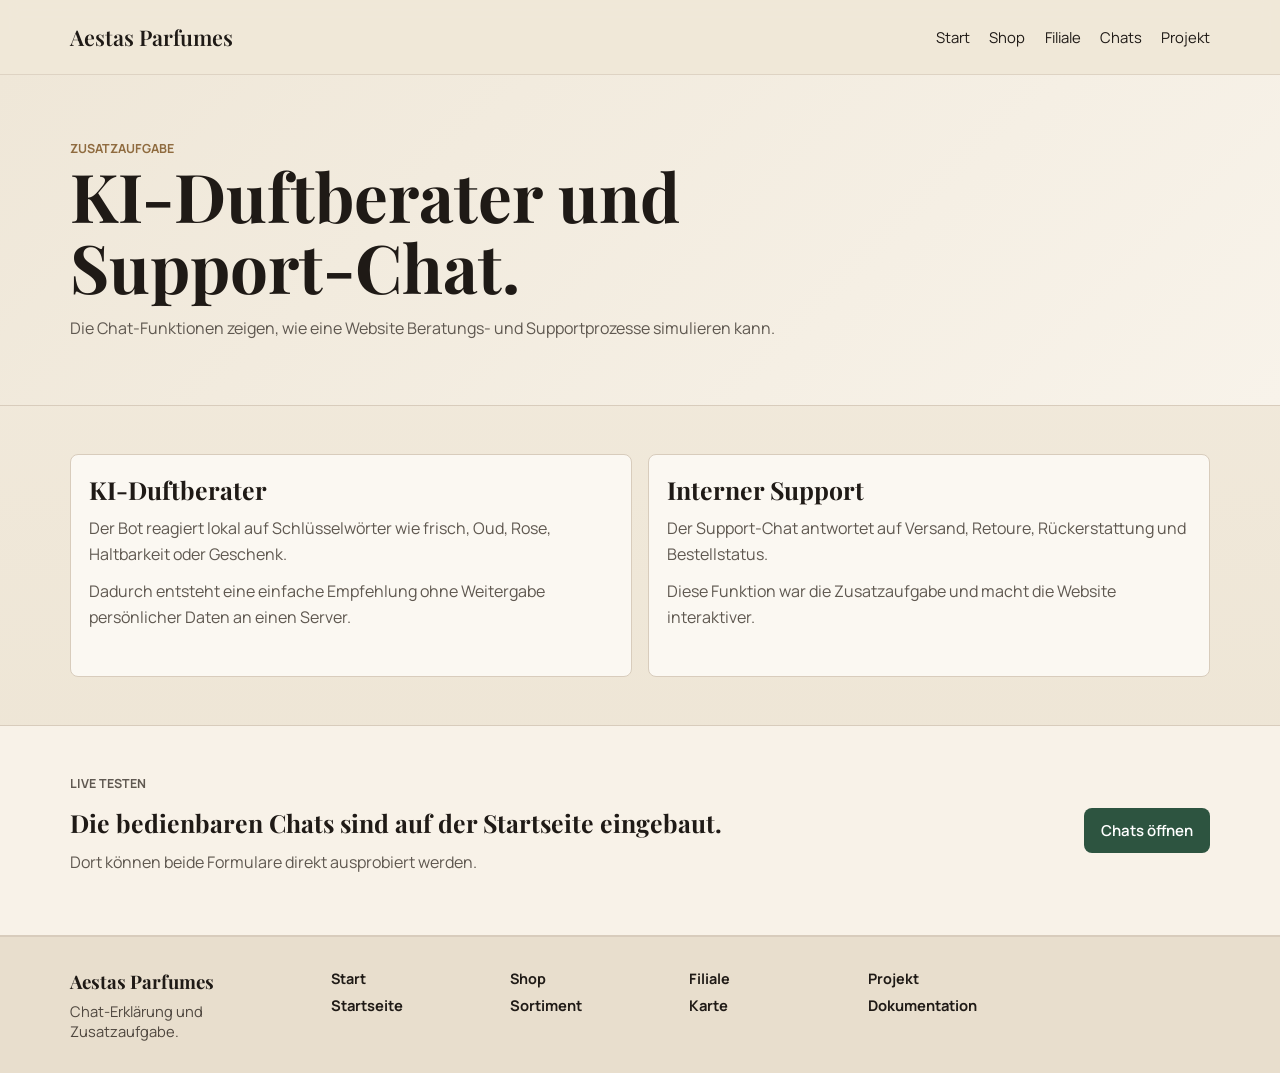
==== chats.html @ a433aaee "Address website project rubric" ====
<!doctype html>
<html lang="de">
<head>
  <meta charset="UTF-8">
  <meta name="viewport" content="width=device-width, initial-scale=1.0">
  <title>Chats | Aestas Parfumes</title>
  <meta name="description" content="Erklärung der KI-Duftberatung und des Support-Chats im Aestas Parfumes Info-Projekt.">
  <link rel="preconnect" href="https://fonts.googleapis.com">
  <link rel="preconnect" href="https://fonts.gstatic.com" crossorigin>
  <link href="https://fonts.googleapis.com/css2?family=Manrope:wght@400;500;600;700&family=Playfair+Display:wght@500;600;700&display=swap" rel="stylesheet">
  <link rel="stylesheet" href="./styles.css?v=20260603-2">
</head>
<body>
  <header class="site-header">
    <div class="container header-inner legal-header">
      <a href="./index.html" class="brand">Aestas Parfumes</a>
      <nav class="site-nav" aria-label="Seitennavigation">
        <a href="./index.html">Start</a>
        <a href="./shop.html">Shop</a>
        <a href="./filiale.html">Filiale</a>
        <a href="./chats.html">Chats</a>
        <a href="./projekt.html">Projekt</a>
      </nav>
    </div>
  </header>

  <main>
    <section class="page-hero compact-hero">
      <div class="container">
        <p class="eyebrow">Zusatzaufgabe</p>
        <h1>KI-Duftberater und Support-Chat.</h1>
        <p>Die Chat-Funktionen zeigen, wie eine Website Beratungs- und Supportprozesse simulieren kann.</p>
      </div>
    </section>

    <section class="content-section">
      <div class="container info-grid two-columns">
        <article class="info-card text-card">
          <h2>KI-Duftberater</h2>
          <p>Der Bot reagiert lokal auf Schlüsselwörter wie frisch, Oud, Rose, Haltbarkeit oder Geschenk.</p>
          <p>Dadurch entsteht eine einfache Empfehlung ohne Weitergabe persönlicher Daten an einen Server.</p>
        </article>
        <article class="info-card text-card">
          <h2>Interner Support</h2>
          <p>Der Support-Chat antwortet auf Versand, Retoure, Rückerstattung und Bestellstatus.</p>
          <p>Diese Funktion war die Zusatzaufgabe und macht die Website interaktiver.</p>
        </article>
      </div>
    </section>

    <section class="content-section soft-section">
      <div class="container split-note">
        <div>
          <p class="eyebrow">Live testen</p>
          <h2>Die bedienbaren Chats sind auf der Startseite eingebaut.</h2>
          <p>Dort können beide Formulare direkt ausprobiert werden.</p>
        </div>
        <a class="btn btn-primary" href="./index.html#chats">Chats öffnen</a>
      </div>
    </section>
  </main>

  <footer class="site-footer">
    <div class="container footer-grid">
      <div><h3>Aestas Parfumes</h3><p>Chat-Erklärung und Zusatzaufgabe.</p></div>
      <div><h4>Start</h4><p><a href="./index.html">Startseite</a></p></div>
      <div><h4>Shop</h4><p><a href="./shop.html">Sortiment</a></p></div>
      <div><h4>Filiale</h4><p><a href="./filiale.html">Karte</a></p></div>
      <div><h4>Projekt</h4><p><a href="./projekt.html">Dokumentation</a></p></div>
    </div>
  </footer>
</body>
</html>
---- styles.css ----
:root {
  --bg-main: #efe7d8;
  --bg-soft: #f6f1e7;
  --bg-card: #fbf8f2;
  --ink-main: #1f1a16;
  --ink-muted: #5f5850;
  --line: #d8ccbc;
  --accent: #2d5440;
  --accent-hover: #203d30;
  --warm: #8f6b3f;
  --alert: #934826;
}

*,
*::before,
*::after {
  box-sizing: border-box;
}

html {
  scroll-behavior: smooth;
}

a {
  text-underline-offset: 0.18em;
}

a:focus-visible,
button:focus-visible,
input:focus-visible,
select:focus-visible,
textarea:focus-visible {
  outline: 3px solid color-mix(in srgb, var(--accent) 68%, #fff);
  outline-offset: 3px;
}

body {
  margin: 0;
  font-family: "Manrope", sans-serif;
  color: var(--ink-main);
  background: linear-gradient(180deg, #f3ecdf 0%, #ece3d2 100%);
}

body.no-scroll {
  overflow: hidden;
}

img {
  display: block;
  width: 100%;
}

.container {
  width: min(1140px, 92vw);
  margin: 0 auto;
}

.site-header {
  position: sticky;
  top: 0;
  z-index: 20;
  backdrop-filter: blur(8px);
  background: color-mix(in srgb, #efe7d8 88%, transparent);
  border-bottom: 1px solid color-mix(in srgb, var(--line) 74%, transparent);
  animation: fade-down 420ms ease both;
}

.header-inner {
  min-height: 74px;
  display: grid;
  grid-template-columns: auto 1fr auto;
  align-items: center;
  gap: 1rem;
}

.brand {
  font-family: "Playfair Display", serif;
  font-size: 1.35rem;
  font-weight: 600;
  color: var(--ink-main);
  text-decoration: none;
}

.site-nav {
  display: flex;
  justify-content: center;
  flex-wrap: wrap;
  gap: 1.2rem;
}

.site-nav a {
  color: var(--ink-main);
  font-size: 0.93rem;
  text-decoration: none;
}

.site-nav a:hover {
  color: var(--warm);
}

.header-actions {
  display: flex;
  gap: 0.5rem;
}

.icon-btn {
  width: 42px;
  height: 42px;
  border: 1px solid var(--line);
  border-radius: 8px;
  background: var(--bg-card);
  color: var(--ink-main);
  display: inline-flex;
  align-items: center;
  justify-content: center;
  cursor: pointer;
  position: relative;
}

.icon-btn:hover {
  border-color: var(--ink-muted);
}

.icon-btn i:empty::before,
.btn i:empty::before,
.add-btn i:empty::before,
.map-input-wrap i:empty::before,
.shop-search i:empty::before {
  content: "";
  width: 16px;
  height: 16px;
  border: 2px solid currentColor;
  border-radius: 999px;
  display: inline-block;
}

.small-btn {
  width: 36px;
  height: 36px;
}

.bag-count {
  min-width: 20px;
  height: 20px;
  border-radius: 999px;
  padding: 0 5px;
  position: absolute;
  top: -8px;
  right: -7px;
  display: inline-flex;
  align-items: center;
  justify-content: center;
  font-size: 0.72rem;
  font-weight: 700;
  background: var(--accent);
  color: #fff;
}

.hero {
  min-height: 72vh;
  position: relative;
  overflow: hidden;
  isolation: isolate;
}

.hero-image {
  position: absolute;
  inset: 0;
  width: 100%;
  height: 100%;
  object-fit: cover;
  object-position: center 38%;
  filter: saturate(0.96) brightness(0.78);
}

.hero-overlay {
  position: absolute;
  inset: 0;
  background: linear-gradient(120deg, rgba(16, 13, 10, 0.75) 0%, rgba(16, 13, 10, 0.38) 45%, rgba(16, 13, 10, 0.18) 100%);
}

.hero-content {
  position: relative;
  color: #fbf7ef;
  max-width: 600px;
  padding: 5rem 0;
  animation: fade-up 560ms ease both;
}

.eyebrow {
  margin: 0 0 0.85rem;
  text-transform: uppercase;
  font-size: 0.78rem;
  font-weight: 700;
  color: color-mix(in srgb, #efe7d8 72%, #fff);
}

.hero h1 {
  margin: 0 0 0.85rem;
  font-family: "Playfair Display", serif;
  font-size: 3.1rem;
  line-height: 1.1;
}

.hero p {
  margin: 0 0 1.4rem;
  color: color-mix(in srgb, #efe7d8 84%, #fff);
  max-width: 52ch;
}

.hero-cta {
  display: flex;
  flex-wrap: wrap;
  gap: 0.75rem;
}

.btn {
  min-height: 44px;
  border-radius: 8px;
  border: 1px solid transparent;
  padding: 0.7rem 1rem;
  font-weight: 600;
  font-size: 0.94rem;
  text-decoration: none;
  display: inline-flex;
  align-items: center;
  justify-content: center;
  gap: 0.45rem;
  cursor: pointer;
}

.btn-primary {
  background: var(--accent);
  color: #fff;
}

.btn-primary:hover {
  background: var(--accent-hover);
}

.btn-secondary {
  background: color-mix(in srgb, #efe7d8 32%, transparent);
  border-color: color-mix(in srgb, #efe7d8 62%, transparent);
  color: #fff;
}

.btn-secondary:hover {
  background: color-mix(in srgb, #efe7d8 44%, transparent);
}

.btn-outline {
  border-color: var(--line);
  background: transparent;
  color: var(--ink-main);
}

.btn-outline:hover {
  border-color: var(--ink-main);
}

.btn-ghost {
  border-color: var(--line);
  background: #fff;
  color: var(--ink-main);
}

.btn-ghost:hover {
  border-color: var(--ink-main);
}

.btn-story {
  border-color: var(--line);
  background: transparent;
  color: var(--ink-main);
}

.btn-story:hover {
  border-color: var(--ink-main);
}

.highlights {
  background: var(--bg-soft);
  border-top: 1px solid var(--line);
  border-bottom: 1px solid var(--line);
}

.highlight-grid {
  display: grid;
  grid-template-columns: repeat(3, minmax(0, 1fr));
  gap: 1rem;
  padding: 1.15rem 0;
}

.highlight-grid article {
  padding: 0.2rem 0.6rem;
}

.highlight-grid h3 {
  margin: 0 0 0.3rem;
  font-size: 0.95rem;
}

.highlight-grid p {
  margin: 0;
  color: var(--ink-muted);
  font-size: 0.9rem;
}

.project-section {
  padding: 2.2rem 0;
  background: #fbf7ef;
  border-bottom: 1px solid var(--line);
}

.project-grid {
  display: grid;
  grid-template-columns: 0.85fr 1.15fr;
  gap: 1.2rem;
  align-items: center;
}

.project-grid h2 {
  margin: 0;
  font-family: "Playfair Display", serif;
  font-size: 1.9rem;
  line-height: 1.18;
}

.project-grid p {
  margin: 0;
  color: var(--ink-muted);
  line-height: 1.65;
}

.shop-section,
.manage-section,
.map-section,
.chat-section {
  padding: 3.2rem 0 4rem;
}

.section-head {
  display: flex;
  align-items: end;
  justify-content: space-between;
  gap: 1rem;
  margin-bottom: 1.4rem;
}

.section-head h2 {
  margin: 0;
  font-family: "Playfair Display", serif;
  font-size: 2rem;
}

.section-head .eyebrow,
.manage-panel .eyebrow,
.story-text .eyebrow,
.page-hero .eyebrow,
.source-box .eyebrow {
  color: var(--warm);
}

.filter-group {
  display: flex;
  flex-wrap: wrap;
  gap: 0.45rem;
}

.shop-search {
  min-height: 42px;
  flex: 1 1 220px;
  max-width: 280px;
  border: 1px solid var(--line);
  border-radius: 8px;
  background: #fff;
  display: flex;
  align-items: center;
  gap: 0.5rem;
  padding: 0 0.75rem;
}

.shop-search input {
  width: 100%;
  min-width: 0;
  border: 0;
  outline: 0;
  background: transparent;
  color: var(--ink-main);
  font: inherit;
}

.filter-btn {
  min-height: 38px;
  border-radius: 999px;
  border: 1px solid var(--line);
  background: var(--bg-card);
  color: var(--ink-main);
  padding: 0.5rem 0.95rem;
  font-weight: 600;
  font-size: 0.85rem;
  cursor: pointer;
}

.filter-btn.active,
.filter-btn:hover {
  border-color: var(--ink-main);
}

.product-grid {
  display: grid;
  grid-template-columns: repeat(3, minmax(0, 1fr));
  gap: 1rem;
}

.product-card {
  border: 1px solid var(--line);
  border-radius: 8px;
  overflow: hidden;
  background: var(--bg-card);
  transition: transform 160ms ease, box-shadow 160ms ease;
  animation: fade-up 480ms ease both;
}

.product-card:hover {
  transform: translateY(-2px);
  box-shadow: 0 10px 20px rgba(41, 34, 26, 0.08);
}

.product-card img {
  aspect-ratio: 4 / 5;
  object-fit: cover;
}

.product-info {
  padding: 0.95rem;
}

.product-info h3 {
  margin: 0 0 0.35rem;
  font-size: 1rem;
}

.product-info p {
  margin: 0 0 0.8rem;
  color: var(--ink-muted);
  font-size: 0.89rem;
}

.product-meta {
  display: flex;
  align-items: center;
  justify-content: space-between;
  gap: 0.65rem;
}

.product-meta span {
  font-weight: 700;
}

.add-btn {
  min-height: 36px;
  border-radius: 8px;
  border: 1px solid var(--line);
  background: #fff;
  color: var(--ink-main);
  padding: 0.45rem 0.74rem;
  font-weight: 600;
  font-size: 0.82rem;
  display: inline-flex;
  align-items: center;
  gap: 0.35rem;
  cursor: pointer;
}

.add-btn:hover {
  border-color: var(--ink-main);
}

.manage-grid {
  display: grid;
  grid-template-columns: 1fr 0.9fr;
  gap: 1rem;
}

.manage-panel {
  border: 1px solid var(--line);
  border-radius: 8px;
  background: #f8f2e8;
  padding: 1.3rem;
}

.manage-panel h2 {
  margin: 0 0 1rem;
  font-family: "Playfair Display", serif;
  font-size: 1.8rem;
}

.form-grid {
  display: grid;
  grid-template-columns: repeat(2, minmax(0, 1fr));
  gap: 0.75rem;
}

.form-field {
  display: grid;
  gap: 0.35rem;
}

.form-field.full {
  grid-column: 1 / -1;
}

.form-field span {
  font-size: 0.85rem;
  font-weight: 600;
}

.form-field input,
.form-field select,
.form-field textarea,
.chat-form input {
  width: 100%;
  border: 1px solid var(--line);
  border-radius: 8px;
  background: #fff;
  color: var(--ink-main);
  font: inherit;
  padding: 0.65rem 0.75rem;
}

.form-field textarea {
  resize: vertical;
}

.form-actions {
  margin-top: 0.25rem;
}

.form-status {
  min-height: 1.2rem;
  margin: 0.7rem 0 0;
  font-size: 0.88rem;
}

.form-status.success {
  color: #1f593f;
}

.form-status.error {
  color: var(--alert);
}

.feature-list {
  margin: 0 0 1.1rem;
  padding: 0;
  list-style: none;
  display: grid;
  gap: 0.65rem;
}

.feature-list li {
  color: var(--ink-muted);
  padding-left: 1rem;
  position: relative;
}

.feature-list li::before {
  content: "";
  width: 6px;
  height: 6px;
  border-radius: 999px;
  background: var(--accent);
  position: absolute;
  left: 0;
  top: 0.52rem;
}

.map-layout {
  display: grid;
  grid-template-columns: 0.95fr 1.05fr;
  gap: 1rem;
  align-items: stretch;
}

.map-section h2 {
  margin: 0 0 0.7rem;
  font-family: "Playfair Display", serif;
  font-size: 1.9rem;
}

.map-copy {
  margin: 0 0 1rem;
  color: var(--ink-muted);
  max-width: 52ch;
}

.map-search-form {
  display: flex;
  flex-wrap: wrap;
  gap: 0.65rem;
}

.map-input-wrap {
  flex: 1 1 260px;
  min-height: 44px;
  border: 1px solid var(--line);
  border-radius: 8px;
  background: #fff;
  display: flex;
  align-items: center;
  gap: 0.5rem;
  padding: 0 0.75rem;
}

.map-input-wrap i {
  flex: 0 0 auto;
  color: var(--ink-muted);
}

.map-input-wrap input {
  border: 0;
  outline: 0;
  width: 100%;
  font: inherit;
  color: var(--ink-main);
}

.map-frame {
  min-height: 360px;
  border: 1px solid var(--line);
  border-radius: 8px;
  width: 100%;
  background: #f8f2e8;
}

.chat-section {
  padding-top: 0;
}

.chat-head {
  margin-bottom: 1rem;
}

.chat-grid {
  display: grid;
  grid-template-columns: repeat(2, minmax(0, 1fr));
  gap: 1rem;
}

.chat-panel {
  border: 1px solid var(--line);
  border-radius: 8px;
  background: var(--bg-card);
  min-height: 430px;
  display: grid;
  grid-template-rows: auto 1fr auto;
}

.chat-panel-head {
  padding: 0.95rem;
  border-bottom: 1px solid var(--line);
  display: flex;
  align-items: center;
  justify-content: space-between;
  gap: 0.8rem;
}

.chat-panel-head h3 {
  margin: 0;
  font-size: 1rem;
}

.status-pill {
  min-height: 24px;
  border-radius: 999px;
  padding: 0.25rem 0.65rem;
  font-size: 0.74rem;
  font-weight: 700;
  display: inline-flex;
  align-items: center;
}

.status-ai {
  background: #dcefe6;
  color: #1f593f;
}

.status-support {
  background: #efe5d9;
  color: #72522f;
}

.chat-messages {
  padding: 0.95rem;
  display: flex;
  flex-direction: column;
  gap: 0.7rem;
  overflow-y: auto;
  min-height: 250px;
  max-height: 290px;
}

.chat-message {
  max-width: 88%;
  border-radius: 8px;
  padding: 0.6rem 0.75rem;
  font-size: 0.88rem;
  line-height: 1.45;
}

.chat-message.user {
  align-self: end;
  background: #e4efe9;
  color: #234838;
}

.chat-message.bot {
  align-self: start;
  background: #f3e9d9;
  color: #5a4936;
}

.chat-message.agent {
  align-self: start;
  background: #ece2d3;
  color: #574332;
}

.chat-form {
  border-top: 1px solid var(--line);
  padding: 0.9rem;
  display: flex;
  gap: 0.55rem;
}

.submit-btn {
  flex: 0 0 auto;
}

.story-section {
  padding: 0 0 4rem;
}

.story-grid {
  display: grid;
  grid-template-columns: 1.05fr 1fr;
  gap: 1.2rem;
}

.story-grid img {
  border-radius: 8px;
  aspect-ratio: 5 / 4;
  object-fit: cover;
}

.story-text {
  border: 1px solid var(--line);
  border-radius: 8px;
  background: #f8f2e8;
  padding: 1.45rem;
  display: grid;
  align-content: center;
}

.story-text h2 {
  margin: 0 0 0.7rem;
  font-family: "Playfair Display", serif;
  font-size: 1.95rem;
}

.story-text p {
  margin: 0 0 1rem;
  color: var(--ink-muted);
}

.source-section {
  padding: 0 0 3rem;
}

.source-box {
  border: 1px solid var(--line);
  border-radius: 8px;
  background: var(--bg-card);
  padding: 1rem;
}

.source-box p {
  margin: 0 0 0.7rem;
  color: var(--ink-muted);
  line-height: 1.55;
}

.source-box a {
  color: var(--accent);
  font-weight: 700;
}

.page-hero {
  background: linear-gradient(135deg, #efe7d8 0%, #f8f3ea 100%);
  border-bottom: 1px solid var(--line);
}

.compact-hero {
  padding: 4rem 0;
}

.page-hero .container {
  animation: fade-up 560ms ease both;
}

.page-hero h1 {
  max-width: 760px;
  margin: 0 0 0.8rem;
  font-family: "Playfair Display", serif;
  font-size: clamp(2.25rem, 6vw, 4.2rem);
  line-height: 1.06;
}

.page-hero p {
  max-width: 720px;
  margin: 0;
  color: var(--ink-muted);
  line-height: 1.65;
}

.content-section {
  padding: 3rem 0;
}

.soft-section {
  background: #f8f2e8;
  border-top: 1px solid var(--line);
  border-bottom: 1px solid var(--line);
}

.info-grid {
  display: grid;
  grid-template-columns: repeat(3, minmax(0, 1fr));
  gap: 1rem;
}

.info-grid.two-columns {
  grid-template-columns: repeat(2, minmax(0, 1fr));
}

.info-card {
  border: 1px solid var(--line);
  border-radius: 8px;
  background: var(--bg-card);
  overflow: hidden;
}

.info-card img {
  aspect-ratio: 4 / 3;
  object-fit: cover;
  background: #efe7d8;
}

.info-card h2,
.text-card h2,
.split-note h2 {
  margin: 0 0 0.65rem;
  font-family: "Playfair Display", serif;
  font-size: 1.55rem;
}

.info-card p,
.text-card p,
.split-note p {
  margin: 0 0 0.75rem;
  color: var(--ink-muted);
  line-height: 1.6;
}

.info-card h2,
.info-card p {
  padding-inline: 1rem;
}

.info-card h2 {
  padding-top: 1rem;
}

.info-card p:last-child {
  padding-bottom: 1rem;
}

.text-card {
  padding: 1.1rem;
}

.text-card h2,
.text-card p {
  padding: 0;
}

.own-work {
  border-color: #c95c83;
  box-shadow: inset 4px 0 0 #d94d84;
}

.own-work h2 {
  color: #b83569;
}

.split-note {
  display: flex;
  align-items: center;
  justify-content: space-between;
  gap: 1.2rem;
}

.check-list,
.source-list,
.timeline {
  margin: 0;
  padding: 0;
}

.check-list {
  list-style: none;
  display: grid;
  gap: 0.55rem;
}

.check-list li {
  color: var(--ink-muted);
  line-height: 1.5;
  padding-left: 1.2rem;
  position: relative;
}

.check-list li::before {
  content: "✓";
  position: absolute;
  left: 0;
  color: var(--accent);
  font-weight: 700;
}

.source-list {
  display: grid;
  gap: 0.8rem;
}

.source-list p {
  margin: 0;
  border: 1px solid var(--line);
  border-radius: 8px;
  background: var(--bg-card);
  padding: 0.85rem;
  color: var(--ink-muted);
  line-height: 1.55;
}

.source-list code {
  color: var(--ink-main);
  font-weight: 700;
}

.timeline {
  display: grid;
  gap: 0.85rem;
}

.timeline article {
  border-left: 4px solid var(--accent);
  background: var(--bg-card);
  border-radius: 0 8px 8px 0;
  padding: 0.9rem 1rem;
}

.timeline h3 {
  margin: 0 0 0.35rem;
  font-size: 1rem;
}

.timeline p {
  margin: 0;
  color: var(--ink-muted);
  line-height: 1.55;
}

.site-footer {
  border-top: 1px solid var(--line);
  background: #e8decd;
  padding: 2rem 0;
}

.footer-grid {
  display: grid;
  grid-template-columns: 1.5fr repeat(5, minmax(0, 1fr));
  gap: 1rem;
}

.site-footer h3,
.site-footer h4 {
  margin: 0 0 0.45rem;
}

.site-footer h3 {
  font-family: "Playfair Display", serif;
}

.site-footer h4 {
  font-size: 0.9rem;
}

.site-footer p {
  margin: 0;
  color: #4e463e;
  font-size: 0.92rem;
}

.site-footer a {
  color: var(--ink-main);
  font-weight: 700;
  text-decoration: none;
}

.site-footer a:hover {
  color: var(--warm);
}

.drawer-backdrop {
  position: fixed;
  inset: 0;
  z-index: 30;
  background: rgba(18, 15, 11, 0.38);
  opacity: 0;
  transition: opacity 180ms ease;
}

.drawer-backdrop.open {
  opacity: 1;
}

.cart-drawer {
  position: fixed;
  top: 0;
  right: 0;
  width: min(420px, 94vw);
  height: 100vh;
  z-index: 40;
  background: #f7f0e3;
  border-left: 1px solid var(--line);
  transform: translateX(100%);
  transition: transform 220ms ease;
  display: grid;
  grid-template-rows: auto 1fr auto;
}

.cart-drawer.open {
  transform: translateX(0);
}

.cart-header {
  padding: 0.9rem 1rem;
  border-bottom: 1px solid var(--line);
  display: flex;
  justify-content: space-between;
  align-items: center;
}

.cart-header h3 {
  margin: 0;
  font-size: 1.1rem;
}

.cart-items {
  margin: 0;
  padding: 1rem;
  list-style: none;
  overflow-y: auto;
  display: grid;
  gap: 0.65rem;
  align-content: start;
}

.cart-item {
  border: 1px solid var(--line);
  border-radius: 8px;
  background: #fff;
  padding: 0.7rem;
  display: grid;
  gap: 0.55rem;
}

.cart-item-top {
  display: flex;
  align-items: center;
  justify-content: space-between;
  gap: 0.7rem;
}

.cart-item-name {
  font-weight: 700;
  font-size: 0.9rem;
}

.cart-item-price {
  font-size: 0.84rem;
  color: var(--ink-muted);
}

.cart-item-controls {
  display: flex;
  align-items: center;
  justify-content: space-between;
  gap: 0.7rem;
}

.qty-control {
  display: inline-flex;
  align-items: center;
  gap: 0.35rem;
}

.qty-btn {
  width: 28px;
  height: 28px;
  border: 1px solid var(--line);
  border-radius: 8px;
  background: #fff;
  display: inline-flex;
  align-items: center;
  justify-content: center;
  cursor: pointer;
}

.qty-value {
  min-width: 1.5rem;
  text-align: center;
  font-size: 0.86rem;
  font-weight: 700;
}

.remove-btn {
  border: 1px solid var(--line);
  border-radius: 8px;
  background: #fff;
  color: var(--ink-main);
  font-size: 0.8rem;
  font-weight: 600;
  padding: 0.35rem 0.6rem;
  display: inline-flex;
  align-items: center;
  gap: 0.3rem;
  cursor: pointer;
}

.remove-btn:hover,
.qty-btn:hover {
  border-color: var(--ink-main);
}

.cart-empty {
  padding: 0 1rem;
  margin: 0;
  color: var(--ink-muted);
  font-size: 0.9rem;
}

.cart-footer {
  border-top: 1px solid var(--line);
  padding: 0.95rem 1rem 1rem;
  display: grid;
  gap: 0.8rem;
}

.cart-footer p {
  margin: 0;
  font-size: 0.93rem;
}

.cart-footer-actions {
  display: flex;
  gap: 0.55rem;
  flex-wrap: wrap;
}

.legal-header {
  grid-template-columns: auto auto;
  justify-content: space-between;
}

.legal-page {
  padding: 3rem 0 4rem;
}

.legal-card {
  max-width: 860px;
  border: 1px solid var(--line);
  border-radius: 8px;
  background: var(--bg-card);
  padding: 1.6rem;
}

.legal-card h1,
.legal-card h2 {
  font-family: "Playfair Display", serif;
}

.legal-card h1 {
  margin: 0 0 1rem;
  font-size: 2.4rem;
}

.legal-card h2 {
  margin: 1.4rem 0 0.5rem;
  font-size: 1.35rem;
}

.legal-card p {
  margin: 0 0 0.8rem;
  color: var(--ink-muted);
  line-height: 1.65;
}

.legal-card a {
  color: var(--accent);
  font-weight: 700;
}

@keyframes fade-up {
  from {
    opacity: 0;
    transform: translateY(14px);
  }
  to {
    opacity: 1;
    transform: translateY(0);
  }
}

@keyframes fade-down {
  from {
    opacity: 0;
    transform: translateY(-8px);
  }
  to {
    opacity: 1;
    transform: translateY(0);
  }
}

@media (prefers-reduced-motion: reduce) {
  *,
  *::before,
  *::after {
    animation-duration: 0.01ms !important;
    scroll-behavior: auto !important;
    transition-duration: 0.01ms !important;
  }
}

@media (max-width: 1020px) {
  .section-head {
    flex-direction: column;
    align-items: start;
  }

  .hero h1 {
    font-size: 2.5rem;
  }

  .product-grid {
    grid-template-columns: repeat(2, minmax(0, 1fr));
  }

  .manage-grid,
  .map-layout,
  .chat-grid,
  .story-grid,
  .project-grid,
  .info-grid,
  .info-grid.two-columns {
    grid-template-columns: 1fr;
  }

  .split-note {
    align-items: flex-start;
    flex-direction: column;
  }

  .footer-grid {
    grid-template-columns: repeat(2, minmax(0, 1fr));
  }
}

@media (max-width: 760px) {
  .header-inner {
    grid-template-columns: 1fr auto;
    row-gap: 0.65rem;
    padding: 0.65rem 0;
  }

  .site-nav {
    grid-column: 1 / -1;
    justify-content: start;
    gap: 0.95rem;
    overflow-x: auto;
    padding-bottom: 0.15rem;
    white-space: nowrap;
  }

  .hero {
    min-height: 66vh;
  }

  .hero-content {
    padding: 4.2rem 0 4.6rem;
  }

  .hero h1 {
    font-size: 2.1rem;
  }

  .highlight-grid,
  .product-grid,
  .form-grid,
  .footer-grid {
    grid-template-columns: 1fr;
  }

  .section-head {
    align-items: stretch;
  }

  .shop-search {
    max-width: none;
  }

  .chat-panel {
    min-height: 390px;
  }
}
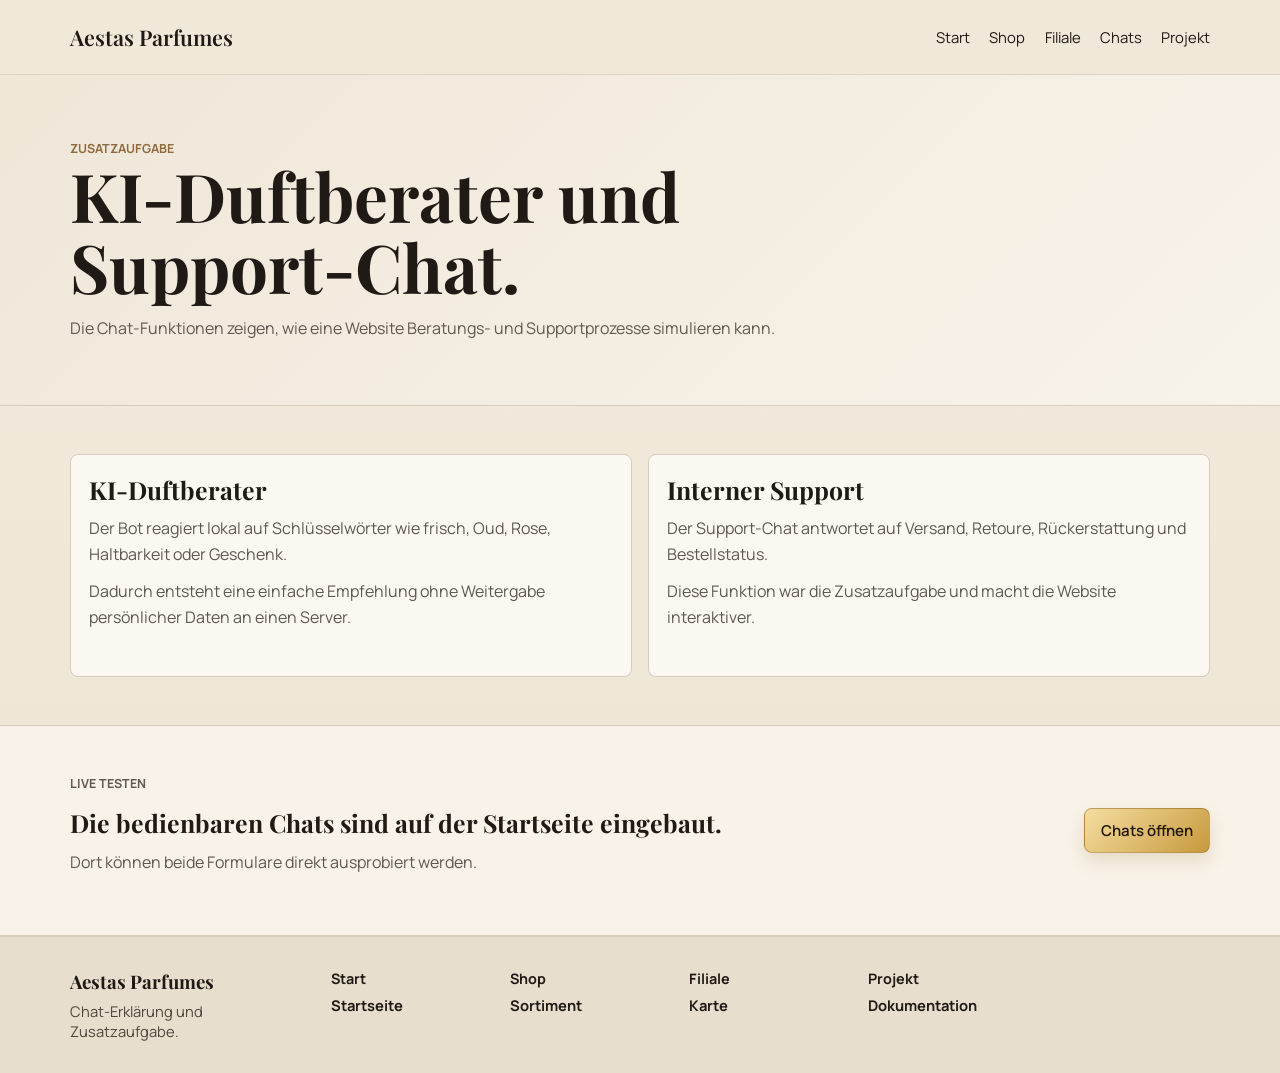
==== commit f6eda2f6: "Add sizing checkout accessibility improvements" ====
--- a/chats.html
+++ b/chats.html
@@ -8,7 +8,7 @@
   <link rel="preconnect" href="https://fonts.googleapis.com">
   <link rel="preconnect" href="https://fonts.gstatic.com" crossorigin>
   <link href="https://fonts.googleapis.com/css2?family=Manrope:wght@400;500;600;700&family=Playfair+Display:wght@500;600;700&display=swap" rel="stylesheet">
-  <link rel="stylesheet" href="./styles.css?v=20260603-2">
+  <link rel="stylesheet" href="./styles.css?v=20260603-6">
 </head>
 <body>
   <header class="site-header">
--- a/styles.css
+++ b/styles.css
@@ -1,4 +1,5 @@
 :root {
+  /* Zentrale Farben: so bleibt das Design einheitlich und leicht anpassbar. */
   --bg-main: #efe7d8;
   --bg-soft: #f6f1e7;
   --bg-card: #fbf8f2;
@@ -8,6 +9,9 @@
   --accent: #2d5440;
   --accent-hover: #203d30;
   --warm: #8f6b3f;
+  --gold: #c79a3d;
+  --gold-dark: #8b6423;
+  --gold-soft: #f5dda0;
   --alert: #934826;
 }
 
@@ -21,6 +25,7 @@
   scroll-behavior: smooth;
 }
 
+/* Barrierefreiheit: sichtbarer Fokus fuer Tastaturbedienung. */
 a {
   text-underline-offset: 0.18em;
 }
@@ -45,16 +50,36 @@
   overflow: hidden;
 }
 
+/* Sprunglink fuer Nutzer, die mit Tastatur oder Screenreader navigieren. */
+.skip-link {
+  position: fixed;
+  left: 1rem;
+  top: 1rem;
+  z-index: 100;
+  transform: translateY(-160%);
+  border-radius: 8px;
+  background: var(--accent);
+  color: #fff;
+  padding: 0.7rem 1rem;
+  font-weight: 700;
+}
+
+.skip-link:focus {
+  transform: translateY(0);
+}
+
 img {
   display: block;
   width: 100%;
 }
 
 .container {
+  /* Wiederverwendbarer Inhaltsrahmen fuer alle Seitenbereiche. */
   width: min(1140px, 92vw);
   margin: 0 auto;
 }
 
+/* Sticky Header: Navigation bleibt beim Scrollen erreichbar. */
 .site-header {
   position: sticky;
   top: 0;
@@ -100,6 +125,8 @@
 
 .header-actions {
   display: flex;
+  flex-wrap: wrap;
+  justify-content: end;
   gap: 0.5rem;
 }
 
@@ -119,6 +146,16 @@
 
 .icon-btn:hover {
   border-color: var(--ink-muted);
+}
+
+.text-size-btn {
+  width: 46px;
+  font-weight: 800;
+}
+
+.speak-active {
+  border-color: var(--gold-dark);
+  background: var(--gold-soft);
 }
 
 .icon-btn i:empty::before,
@@ -126,6 +163,7 @@
 .add-btn i:empty::before,
 .map-input-wrap i:empty::before,
 .shop-search i:empty::before {
+  /* Fallback, falls die externe Icon-Bibliothek nicht geladen wird. */
   content: "";
   width: 16px;
   height: 16px;
@@ -157,6 +195,7 @@
 }
 
 .hero {
+  /* Hero-Bereich mit vollflaechigem Bild und Text darueber. */
   min-height: 72vh;
   position: relative;
   overflow: hidden;
@@ -230,12 +269,15 @@
 }
 
 .btn-primary {
-  background: var(--accent);
-  color: #fff;
+  background: linear-gradient(135deg, var(--gold-soft), var(--gold));
+  color: #20170b;
+  border-color: color-mix(in srgb, var(--gold-dark) 44%, transparent);
+  box-shadow: 0 8px 18px rgba(139, 100, 35, 0.16);
 }
 
 .btn-primary:hover {
-  background: var(--accent-hover);
+  background: linear-gradient(135deg, #f8e8b5, #d4a848);
+  border-color: var(--gold-dark);
 }
 
 .btn-secondary {
@@ -285,6 +327,7 @@
 }
 
 .highlight-grid {
+  /* Drei kurze Vorteile unter dem Hero, auf Mobilgeraeten spaeter einspaltig. */
   display: grid;
   grid-template-columns: repeat(3, minmax(0, 1fr));
   gap: 1rem;
@@ -307,6 +350,7 @@
 }
 
 .project-section {
+  /* Kurze Projekt-Erklaerung, damit sofort klar ist, worum es geht. */
   padding: 2.2rem 0;
   background: #fbf7ef;
   border-bottom: 1px solid var(--line);
@@ -336,6 +380,7 @@
 .manage-section,
 .map-section,
 .chat-section {
+  /* Einheitliche vertikale Abstaende fuer die Hauptbereiche. */
   padding: 3.2rem 0 4rem;
 }
 
@@ -362,6 +407,7 @@
 }
 
 .filter-group {
+  /* Filterbuttons duerfen umbrechen, damit sie auf kleinen Bildschirmen nicht ueberlaufen. */
   display: flex;
   flex-wrap: wrap;
   gap: 0.45rem;
@@ -408,6 +454,7 @@
 }
 
 .product-grid {
+  /* Produktkarten im Raster: Desktop dreispaltig, mobil einspaltig. */
   display: grid;
   grid-template-columns: repeat(3, minmax(0, 1fr));
   gap: 1rem;
@@ -418,22 +465,55 @@
   border-radius: 8px;
   overflow: hidden;
   background: var(--bg-card);
-  transition: transform 160ms ease, box-shadow 160ms ease;
+  cursor: pointer;
+  transition: transform 160ms ease, box-shadow 160ms ease, border-color 160ms ease;
   animation: fade-up 480ms ease both;
 }
 
-.product-card:hover {
+.product-card:hover,
+.product-card:focus-visible {
   transform: translateY(-2px);
   box-shadow: 0 10px 20px rgba(41, 34, 26, 0.08);
+  border-color: color-mix(in srgb, var(--gold) 60%, var(--line));
 }
 
 .product-card img {
   aspect-ratio: 4 / 5;
   object-fit: cover;
+  transition: transform 260ms ease;
+}
+
+.product-card:hover img {
+  transform: scale(1.03);
 }
 
 .product-info {
   padding: 0.95rem;
+}
+
+.gender-badge {
+  /* Damen/Herren-Kennzeichnung direkt in jeder Produktkarte. */
+  width: fit-content;
+  min-height: 26px;
+  border-radius: 999px;
+  padding: 0.28rem 0.62rem;
+  display: inline-flex;
+  align-items: center;
+  margin-bottom: 0.65rem;
+  font-size: 0.72rem;
+  font-weight: 800;
+  letter-spacing: 0.03em;
+  text-transform: uppercase;
+}
+
+.gender-men {
+  background: #e3ebf2;
+  color: #24455d;
+}
+
+.gender-women {
+  background: #f3e2e9;
+  color: #864463;
 }
 
 .product-info h3 {
@@ -448,17 +528,20 @@
 }
 
 .product-meta {
+  /* Preis, Detailbutton und Warenkorbbutton bleiben zusammen in einer flexiblen Zeile. */
   display: flex;
   align-items: center;
   justify-content: space-between;
   gap: 0.65rem;
+  flex-wrap: wrap;
 }
 
 .product-meta span {
   font-weight: 700;
 }
 
-.add-btn {
+.add-btn,
+.detail-btn {
   min-height: 36px;
   border-radius: 8px;
   border: 1px solid var(--line);
@@ -473,7 +556,18 @@
   cursor: pointer;
 }
 
-.add-btn:hover {
+.detail-btn {
+  background: #f6efe5;
+}
+
+.add-btn {
+  background: linear-gradient(135deg, var(--gold-soft), var(--gold));
+  border-color: color-mix(in srgb, var(--gold-dark) 42%, transparent);
+  color: #20170b;
+}
+
+.add-btn:hover,
+.detail-btn:hover {
   border-color: var(--ink-main);
 }
 
@@ -577,6 +671,7 @@
 }
 
 .map-layout {
+  /* Text und Karte stehen nebeneinander, auf kleineren Screens untereinander. */
   display: grid;
   grid-template-columns: 0.95fr 1.05fr;
   gap: 1rem;
@@ -643,6 +738,7 @@
 }
 
 .chat-grid {
+  /* KI-Chat und Support-Chat teilen sich den Bereich zweispaltig. */
   display: grid;
   grid-template-columns: repeat(2, minmax(0, 1fr));
   gap: 1rem;
@@ -739,6 +835,7 @@
 }
 
 .story-section {
+  /* Storybereich als ruhiger Abschluss vor Quellen und Footer. */
   padding: 0 0 4rem;
 }
 
@@ -797,6 +894,7 @@
 }
 
 .page-hero {
+  /* Gemeinsamer Kopfbereich fuer die Unterseiten. */
   background: linear-gradient(135deg, #efe7d8 0%, #f8f3ea 100%);
   border-bottom: 1px solid var(--line);
 }
@@ -835,6 +933,7 @@
 }
 
 .info-grid {
+  /* Infokarten auf Unterseiten, z. B. Shop- und Projektseite. */
   display: grid;
   grid-template-columns: repeat(3, minmax(0, 1fr));
   gap: 1rem;
@@ -989,6 +1088,7 @@
 }
 
 .footer-grid {
+  /* Footer mit mehreren Linkgruppen fuer schnelle Orientierung. */
   display: grid;
   grid-template-columns: 1.5fr repeat(5, minmax(0, 1fr));
   gap: 1rem;
@@ -1024,6 +1124,7 @@
 }
 
 .drawer-backdrop {
+  /* Dunkler Hintergrund beim geoeffneten Warenkorb. */
   position: fixed;
   inset: 0;
   z-index: 30;
@@ -1037,6 +1138,7 @@
 }
 
 .cart-drawer {
+  /* Seitlicher Warenkorb, der per Klasse .open eingeblendet wird. */
   position: fixed;
   top: 0;
   right: 0;
@@ -1180,6 +1282,186 @@
   flex-wrap: wrap;
 }
 
+.checkout-form {
+  /* Lieferadresse bleibt im Warenkorb, damit der Demo-Checkout nachvollziehbar ist. */
+  border: 1px solid var(--line);
+  border-radius: 8px;
+  background: #fffaf0;
+  padding: 0.75rem;
+  display: grid;
+  gap: 0.55rem;
+}
+
+.checkout-form label,
+.size-select-wrap span {
+  font-size: 0.84rem;
+  font-weight: 800;
+  color: var(--ink-main);
+}
+
+.checkout-form input,
+.size-select-wrap select {
+  min-height: 44px;
+  width: 100%;
+  border: 1px solid var(--line);
+  border-radius: 8px;
+  background: #fff;
+  color: var(--ink-main);
+  font: inherit;
+  padding: 0.68rem 0.75rem;
+}
+
+.checkout-status {
+  min-height: 1.25rem;
+  color: var(--ink-muted);
+}
+
+.modal-backdrop {
+  /* Dunkler Hintergrund beim Produktdetail-Dialog. */
+  position: fixed;
+  inset: 0;
+  z-index: 70;
+  background: rgba(18, 15, 11, 0.42);
+  opacity: 0;
+  transition: opacity 180ms ease;
+}
+
+.modal-backdrop.open {
+  opacity: 1;
+}
+
+.product-modal {
+  /* Produktdialog: zeigt Groesse, Konzentration, Duftnoten und Inhaltsstoffe. */
+  position: fixed;
+  left: 50%;
+  top: 50%;
+  z-index: 80;
+  width: min(620px, calc(100vw - 2rem));
+  max-height: min(88vh, 760px);
+  overflow: auto;
+  border: 1px solid var(--line);
+  border-radius: 8px;
+  background: #fbf8f2;
+  box-shadow: 0 24px 60px rgba(31, 26, 22, 0.22);
+  padding: 1rem;
+  transform: translate(-50%, -46%) scale(0.98);
+  opacity: 0;
+  pointer-events: none;
+  transition: opacity 180ms ease, transform 180ms ease;
+}
+
+.product-modal.open {
+  transform: translate(-50%, -50%) scale(1);
+  opacity: 1;
+  pointer-events: auto;
+}
+
+.product-modal-head {
+  display: flex;
+  align-items: start;
+  justify-content: space-between;
+  gap: 1rem;
+}
+
+.product-modal h3 {
+  margin: 0;
+  font-family: "Playfair Display", serif;
+  font-size: 1.85rem;
+}
+
+.product-modal-image {
+  margin: 1rem 0;
+  max-height: 280px;
+  object-fit: cover;
+  border-radius: 8px;
+  background: #efe7d8;
+}
+
+.product-modal-copy {
+  margin: 0 0 1rem;
+  color: var(--ink-muted);
+  line-height: 1.6;
+}
+
+.product-detail-list {
+  margin: 0 0 1rem;
+  display: grid;
+  gap: 0.65rem;
+}
+
+.product-detail-list div {
+  border: 1px solid var(--line);
+  border-radius: 8px;
+  background: #fff;
+  padding: 0.75rem;
+}
+
+.product-detail-list dt {
+  margin-bottom: 0.25rem;
+  font-size: 0.78rem;
+  font-weight: 800;
+  letter-spacing: 0.05em;
+  text-transform: uppercase;
+  color: var(--warm);
+}
+
+.product-detail-list dd {
+  margin: 0;
+  color: var(--ink-main);
+  line-height: 1.5;
+}
+
+.size-select-wrap {
+  /* Groessenauswahl im Produktdialog mit sichtbarer Preisvorschau. */
+  margin: 0 0 0.7rem;
+  display: grid;
+  gap: 0.38rem;
+}
+
+.price-preview {
+  margin: 0 0 1rem;
+  border-radius: 8px;
+  background: #fff7df;
+  border: 1px solid color-mix(in srgb, var(--gold) 55%, var(--line));
+  color: #4b3512;
+  padding: 0.65rem 0.75rem;
+  font-weight: 700;
+}
+
+.code-origin-grid {
+  display: grid;
+  grid-template-columns: repeat(2, minmax(0, 1fr));
+  gap: 1rem;
+}
+
+.code-origin {
+  border: 1px solid var(--line);
+  border-radius: 8px;
+  padding: 1rem;
+  background: var(--bg-card);
+}
+
+.code-origin h3 {
+  margin: 0 0 0.55rem;
+  font-size: 1rem;
+}
+
+.code-origin p {
+  margin: 0;
+  color: var(--ink-muted);
+  line-height: 1.55;
+}
+
+.human-code {
+  border-color: #cc4e79;
+  box-shadow: inset 4px 0 0 #d94d84;
+}
+
+.ai-code {
+  border-color: #577ab8;
+  box-shadow: inset 4px 0 0 #577ab8;
+}
+
 .legal-header {
   grid-template-columns: auto auto;
   justify-content: space-between;
@@ -1224,6 +1506,7 @@
 }
 
 @keyframes fade-up {
+  /* Dezente Animation fuer Karten und Seitenkoepfe. */
   from {
     opacity: 0;
     transform: translateY(14px);
@@ -1246,6 +1529,7 @@
 }
 
 @media (prefers-reduced-motion: reduce) {
+  /* Nutzer mit reduzierter Bewegung bekommen fast keine Animationen. */
   *,
   *::before,
   *::after {
@@ -1256,6 +1540,7 @@
 }
 
 @media (max-width: 1020px) {
+  /* Tablet-Layout: breite Raster werden zu einer Spalte reduziert. */
   .section-head {
     flex-direction: column;
     align-items: start;
@@ -1271,10 +1556,11 @@
 
   .manage-grid,
   .map-layout,
-  .chat-grid,
-  .story-grid,
-  .project-grid,
-  .info-grid,
+	  .chat-grid,
+	  .story-grid,
+	  .project-grid,
+	  .code-origin-grid,
+	  .info-grid,
   .info-grid.two-columns {
     grid-template-columns: 1fr;
   }
@@ -1290,6 +1576,7 @@
 }
 
 @media (max-width: 760px) {
+  /* Smartphone-Layout: Navigation scrollt horizontal, Inhalte werden einspaltig. */
   .header-inner {
     grid-template-columns: 1fr auto;
     row-gap: 0.65rem;
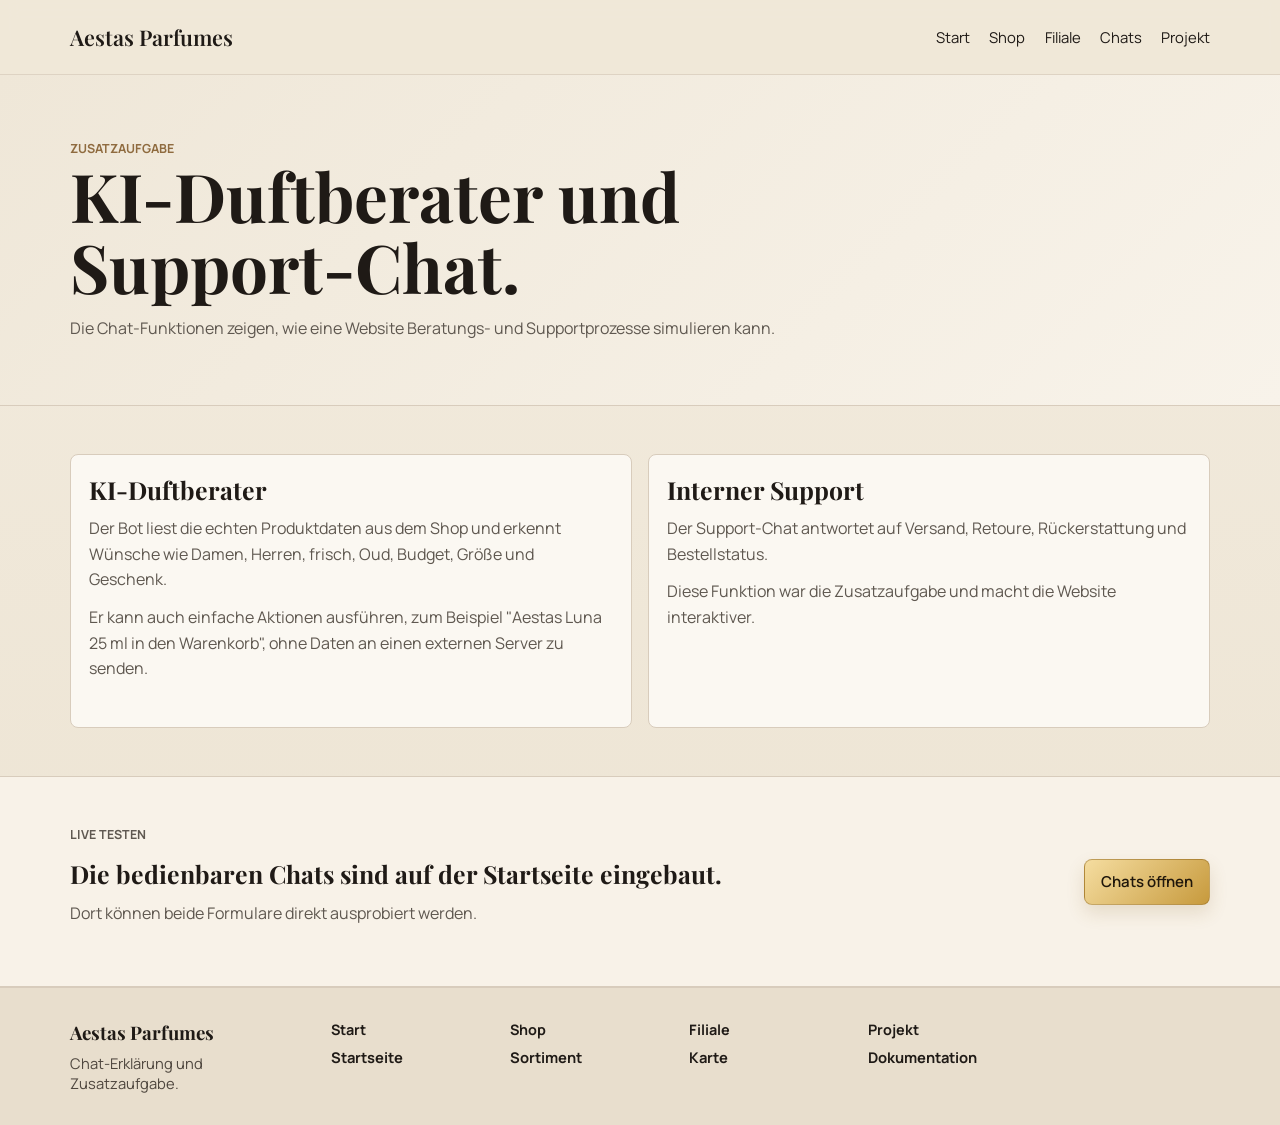
==== commit 34851949: "Add smarter local AI fragrance advisor" ====
--- a/chats.html
+++ b/chats.html
@@ -8,9 +8,10 @@
   <link rel="preconnect" href="https://fonts.googleapis.com">
   <link rel="preconnect" href="https://fonts.gstatic.com" crossorigin>
   <link href="https://fonts.googleapis.com/css2?family=Manrope:wght@400;500;600;700&family=Playfair+Display:wght@500;600;700&display=swap" rel="stylesheet">
-  <link rel="stylesheet" href="./styles.css?v=20260603-6">
+  <link rel="stylesheet" href="./styles.css?v=20260603-7">
 </head>
 <body>
+  <!-- Wiederverwendeter Header: gleiche Navigation wie auf allen Unterseiten. -->
   <header class="site-header">
     <div class="container header-inner legal-header">
       <a href="./index.html" class="brand">Aestas Parfumes</a>
@@ -25,6 +26,7 @@
   </header>
 
   <main>
+    <!-- Seitenkopf: erklaert sofort, dass diese Seite die Zusatzaufgabe Chat dokumentiert. -->
     <section class="page-hero compact-hero">
       <div class="container">
         <p class="eyebrow">Zusatzaufgabe</p>
@@ -33,12 +35,13 @@
       </div>
     </section>
 
+    <!-- Inhaltskarten: trennen KI-Beratung und Support-Chat klar voneinander. -->
     <section class="content-section">
       <div class="container info-grid two-columns">
         <article class="info-card text-card">
           <h2>KI-Duftberater</h2>
-          <p>Der Bot reagiert lokal auf Schlüsselwörter wie frisch, Oud, Rose, Haltbarkeit oder Geschenk.</p>
-          <p>Dadurch entsteht eine einfache Empfehlung ohne Weitergabe persönlicher Daten an einen Server.</p>
+          <p>Der Bot liest die echten Produktdaten aus dem Shop und erkennt Wünsche wie Damen, Herren, frisch, Oud, Budget, Größe und Geschenk.</p>
+          <p>Er kann auch einfache Aktionen ausführen, zum Beispiel "Aestas Luna 25 ml in den Warenkorb", ohne Daten an einen externen Server zu senden.</p>
         </article>
         <article class="info-card text-card">
           <h2>Interner Support</h2>
@@ -48,6 +51,7 @@
       </div>
     </section>
 
+    <!-- Sprung zur Startseite, weil die eigentlichen Chat-Formulare dort interaktiv eingebaut sind. -->
     <section class="content-section soft-section">
       <div class="container split-note">
         <div>
@@ -60,6 +64,7 @@
     </section>
   </main>
 
+  <!-- Footer: bietet schnelle Links zu den wichtigsten Projektseiten. -->
   <footer class="site-footer">
     <div class="container footer-grid">
       <div><h3>Aestas Parfumes</h3><p>Chat-Erklärung und Zusatzaufgabe.</p></div>
